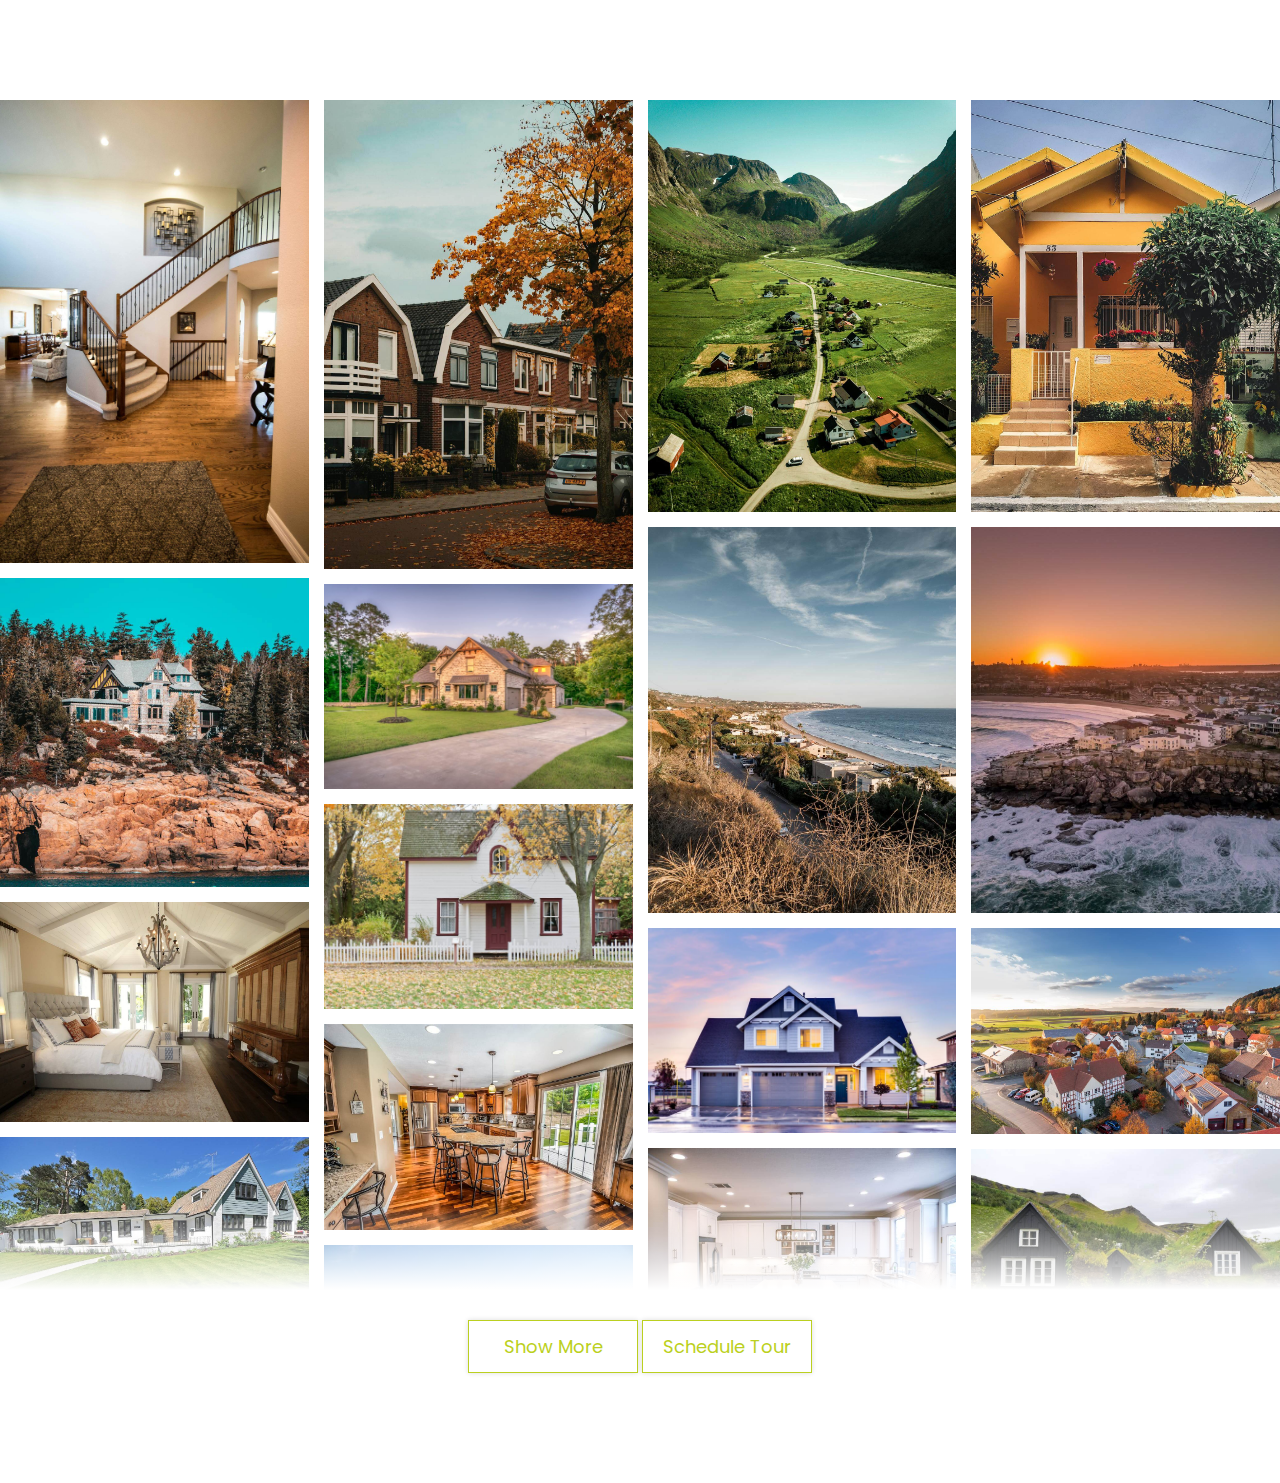
==== masonry2/index.html @ 4da0d4c9 "form style" ====
<!DOCTYPE html>
<html lang="en">
<head>
  <meta charset="UTF-8">
  <meta name="viewport" content="width=device-width, initial-scale=1.0">
  <link rel="preconnect" href="https://fonts.googleapis.com">
  <link rel="preconnect" href="https://fonts.gstatic.com" crossorigin>
  <link href="https://fonts.googleapis.com/css2?family=Poppins:ital,wght@0,100;0,200;0,300;0,400;0,500;0,600;0,700;0,800;0,900;1,100;1,200;1,300;1,400;1,500;1,600;1,700;1,800;1,900&family=Roboto:ital,wght@0,100..900;1,100..900&display=swap" rel="stylesheet">
  <link rel="stylesheet" href="css/font-awesome.min.css">
  <title>Masonry Gallery</title>
  <!-- Sylte -->
   <link rel="stylesheet" href="css/style.css">
</head>
<body>
  <section class="gallery-masonry">
    <div class="gallery-container">
      <!-- Start Gallery Content -->
      <div class="gallery-content">
        <div class="inner-content">

          <!-- Gallery Image -->
          <img src="img/gallery-1.jpg" alt="Awesome title" class="gallery-img">
          <img src="img/gallery-2.jpg" alt="Awesome title" class="gallery-img">
          <img src="img/gallery-3.jpg" alt="Awesome title" class="gallery-img">
          <img src="img/gallery-4.jpg" alt="Awesome title" class="gallery-img">
          <img src="img/gallery-5.jpg" alt="Awesome title" class="gallery-img">
          <img src="img/gallery-6.jpg" alt="Awesome title" class="gallery-img">
          <img src="img/gallery-7.jpg" alt="Awesome title" class="gallery-img">
          <img src="img/gallery-8.jpg" alt="Awesome title" class="gallery-img">
          <img src="img/gallery-9.jpg" alt="Awesome title" class="gallery-img">
          <img src="img/gallery-10.jpg" alt="Awesome title" class="gallery-img">
          <img src="img/gallery-11.jpg" alt="Awesome title" class="gallery-img">
          <img src="img/gallery-12.jpg" alt="Awesome title" class="gallery-img">
          <img src="img/gallery-13.jpg" alt="Awesome title" class="gallery-img">
          <img src="img/gallery-14.jpg" alt="Awesome title" class="gallery-img">
          <img src="img/gallery-15.jpg" alt="Awesome title" class="gallery-img">
          <img src="img/gallery-16.jpg" alt="Awesome title" class="gallery-img">
          <img src="img/gallery-17.jpg" alt="Awesome title" class="gallery-img">
          <img src="img/gallery-18.jpg" alt="Awesome title" class="gallery-img">
          <img src="img/gallery-19.jpg" alt="Awesome title" class="gallery-img">
          <img src="img/gallery-20.jpg" alt="Awesome title" class="gallery-img">
        
        </div>
      </div>
      <!-- End Gallery Content -->
      <!-- Start Gallery Control -->
      <div class="gallery-control">
        <div class="inner-content">
          <button class="btn show-btn" type="button">Show More</button>
          <button class="btn schedule-tour" type="button">Schedule Tour</button>
        </div>
      </div>
      <!-- End Gallery Control -->
      <!-- Start Gallery Popup -->
      <div class="popup gallery-popup">
        <div class="inner-content position-relative">
          <div class="pic-box d-flex align-items-center justify-content-center"></div>
          <div class="arrows d-flex">
            <!-- Arrows -->
            <button type="button" class="arrow prev-btn disabled d-flex justify-content-center align-items-center"><i class="fa fa-chevron-left" aria-hidden="true"></i></button>
            <button type="button" class="arrow next-btn d-flex justify-content-center align-items-center"><i class="fa fa-chevron-right" aria-hidden="true"></i></button>
          </div>
          <div class="close-button">
            <button type="button" class="close-btn"><i class="fa fa-times-circle-o" aria-hidden="true"></i></button>
          </div>
        </div>
      </div>
      <!-- End Gallery Popup -->
      <!-- Start Schedule Tour Popup -->
      <div class="popup schedule-popup">
        <div class="inner-content d-flex align-items-center justify-content-center position-relative">
          <div class="popup-content d-flex">
            <div class="gallery-content"></div>
            <!-- Start Schedule Form -->
            <div class="schedule-form position-relative">
              <div class="inner-schedule">
                <button class="close-btn d-flex justify-content-center align-items-center"><i class="fa fa-times" aria-hidden="true"></i></button>
                <form>

                  <!-- Form Title -->
                  <h3 class="form-title">Schedule Tour</h3>
                  <!-- Tour Type Note -->
                  <div class="form-note d-flex align-items-center position-relative">Tour Type
                    <span class="icon form-note-btn d-flex align-items-center justify-content-center">
                      <i class="fa fa-question" aria-hidden="true"></i>
                    </span>
                    <span class="note">
                      <span class="inner">If you’d like to tour this home without leaving yours, select the video chat tour type and discuss available options with the agent you are connected with.</span>
                    </span>
                  </div>

                  <!-- Switch Button (Tour type) -->
                  <div class="switch-input d-flex position-relative">
                    <div class="switch-type position-relative">
                      <label for="type1">In-Person</label>
                    </div>
                    <input type="radio" id="type1" name="tour-type" value="in-person">
                    <div class="switch-type position-relative">
                      <label for="type2">Video Chat</label>
                    </div>
                    <input type="radio" id="type2" name="tour-type" value="video-chat">
                    <span class="switch-btn"></span>
                  </div>

                  <!-- Days Input -->
                  <div class="tab-input-container d-none">
                    <ul class="tab-input">
                      <!-- Tab -->
                      <li class="tab">
                        <div class="content">
                          <div class="day">Wed</div>
                          <div class="daynum">12</div>
                          <div class="month">Mar</div>
                        </div>
                        <input type="radio" name="tab-day" value="Wed, 12 Mar">
                      </li>
                      <!-- Tab -->
                      <!-- Tab -->
                      <li class="tab">
                        <div class="content">
                          <div class="day">Wed</div>
                          <div class="daynum">12</div>
                          <div class="month">Mar</div>
                        </div>
                        <input type="radio" name="tab-day" value="Wed, 12 Mar">
                      </li>
                      <!-- Tab -->
                      <!-- Tab -->
                      <li class="tab">
                        <div class="content">
                          <div class="day">Wed</div>
                          <div class="daynum">12</div>
                          <div class="month">Mar</div>
                        </div>
                        <input type="radio" name="tab-day" value="Wed, 12 Mar">
                      </li>
                      <!-- Tab -->
                      <!-- Tab -->
                      <li class="tab">
                        <div class="content">
                          <div class="day">Wed</div>
                          <div class="daynum">12</div>
                          <div class="month">Mar</div>
                        </div>
                        <input type="radio" name="tab-day" value="Wed, 12 Mar">
                      </li>
                      <!-- Tab -->
                      <!-- Tab -->
                      <li class="tab">
                        <div class="content">
                          <div class="day">Wed</div>
                          <div class="daynum">12</div>
                          <div class="month">Mar</div>
                        </div>
                        <input type="radio" name="tab-day" value="Wed, 12 Mar">
                      </li>
                      <!-- Tab -->
                      <!-- Tab -->
                      <li class="tab">
                        <div class="content">
                          <div class="day">Wed</div>
                          <div class="daynum">12</div>
                          <div class="month">Mar</div>
                        </div>
                        <input type="radio" name="tab-day" value="Wed, 12 Mar">
                      </li>
                      <!-- Tab -->
                      <!-- Tab -->
                      <li class="tab">
                        <div class="content">
                          <div class="day">Wed</div>
                          <div class="daynum">12</div>
                          <div class="month">Mar</div>
                        </div>
                        <input type="radio" name="tab-day" value="Wed, 12 Mar">
                      </li>
                      <!-- Tab -->
                    </ul>
                  </div>

                  <!-- Select Time -->
                  <div class="select-input position-relative">
                    <select name="time">
                      <option value="9:00 AM">9:00 AM</option>
                      <option value="10:00 AM">10:00 AM</option>
                      <option value="11:00 AM">11:00 AM</option>
                      <option value="12:00 PM">12:00 PM</option>
                      <option value="1:00 PM">1:00 PM</option>
                    </select>
                  </div>

                  <!-- Inputs Group (Name & Phone) -->
                  <div class="inputs-group">
                    <!-- Name Input -->
                    <div class="floating-input position-relative">
                      <input type="text" name="" id="client-name" required>
                      <label for="client-name">Name</label>
                    </div>
                    <!-- Phone Input -->
                    <div class="floating-input position-relative">
                      <input type="number" name="" id="client-phone" required>
                      <label for="client-phone">Phone</label>
                    </div>
                  </div>

                  <!-- Email Input -->
                  <div class="floating-input position-relative">
                    <input type="email" name="" id="client-email" required>
                    <label for="client-email">Email</label>
                  </div>

                  <!-- Submit Button -->
                  <input type="submit" value="Schedule Tour" class="btn btn2">

                  <!-- Confirm Checkbox -->
                  <div class="check-input d-flex align-items-center">
                    <div class="inner-checkbox position-relative">
                      <input type="checkbox" name="" id="confirm-fin">
                      <div class="checkbox-box d-flex justify-content-center align-items-center">
                        <span class="icon"><i class="fa fa-check" aria-hidden="true"></i></span>
                      </div>
                    </div>
                    <label for="confirm-fin">I want to talk about financing</label>
                  </div>

                </form>

                <!-- Terms -->
                <div class="terms">
                  <p>By pressing Schedule Tour, you agree that Trulia and real estate professionals may contact you via phone/text about your inquiry, which may involve the use of automated means. You are not required to consent as a condition of purchasing any property, goods or services. Message/data rates may apply. You also agree to our <a href="#">Terms of Use</a></p>
                </div>
              </div>

            </div>
            <!-- End Schedule Form -->
          </div>
        </div>
      </div>
      <!-- End Schedule Tour Popup -->
    </div>
  </section>


  <!-- *** Script *** -->
  <script src="js/main.js"></script>
</body>
</html>
---- masonry2/css/style.css ----
/* *** Custom *** */

:root {
  --mainColor: #bbd020;
}

* {
  box-sizing: border-box;
}

html, body {
  margin: 0;
  padding: 0;
  color: #303030;
  font-size: 15px;
  font-family: "Poppins", serif;
}

.d-none {
  display: none;
}

h1, h2, h3, h4, h5, h6, p {
  margin-top: 0;
  margin-bottom: 10px;
}

input, select {
  margin: 0;
}

.d-flex {
  display: flex;
}

.justify-content-center {
  justify-content: center;
}

.align-items-center {
  align-items: center;
}

.position-relative {
  position: relative;
}

input[type='email'],
input[type='text'],
input[type='number'],
select {
  font-family: inherit;
  height: 49px;
  color: inherit;
  padding: 20px 12px 6px 12px;
  width: 100%;
  border: 1px solid #b7b7b7;
  border-radius: 6px;
  font-size: 15px;
  font-weight: 400;
  outline: none;
}

select {
  padding: 12px 35px 12px 12px;
  font-weight: 500;
  cursor: pointer;
}

input[type='email']:focus,
input[type='text']:focus,
input[type='number']:focus {
  border-color: var(--mainColor);
}

input[type='email']:focus + label,
input[type='text']:focus + label,
input[type='number']:focus + label {
  font-size: 12px;
  font-weight: 600;
  top: 4px;
  color: var(--mainColor);
}

.floating-input.active label {
  font-size: 12px;
  font-weight: 600;
  top: 4px;
}

input[type="number"] {
  -moz-appearance: textfield; /* Firefox */
}

input[type="number"]::-webkit-inner-spin-button,
input[type="number"]::-webkit-outer-spin-button {
  -webkit-appearance: none;
  margin: 0;
}

.select-input::before {
  content: '\f078';
  position: absolute;
  top: 50%;
  right: 10px;
  transform: translateY(-50%);
  font-family: 'FontAwesome';
  font-weight: 900;
  font-size: 14px;
  color: inherit;
  z-index: 1;
  transition: all 0.15s linear;
}

.select-input.active::before {
  transform: translateY(-50%) rotate(180deg);
}

.select-input::after {
  content: '';
  position: absolute;
  top: 50%;
  transform: translateY(-50%);
  width: 13px;
  height: calc(100% - 20px);
  right: 3px;
  background-color: #ffffff;
}

/* *** Gallery Masonry ***/

.gallery-masonry {
  padding: 100px 0;
}

.gallery-masonry .gallery-container {
  max-width: 1720px;
  margin: 0 auto;
  opacity: 0;
  height: 400px;
  overflow: hidden;
}

.gallery-masonry.ready .gallery-container {
  opacity: 1;
  height: auto;
  overflow: auto;
}

.gallery-masonry.small-gallery .gallery-container .gallery-control {
  display: none;
}

.gallery-masonry .gallery-content .gallery-img {
  max-width: 100%;
  height: auto;
  width: 100%;
  object-fit: cover;
  transition: all 0.25s ease-in-out;
}

.gallery-masonry .gallery-content .inner-content .pic {
  display: flex;
  flex-direction: column;
}

.gallery-masonry .gallery-content .inner-content .pic:not(:last-child) {
  margin-bottom: 15px;
}

.gallery-masonry .gallery-content .inner-content {
  display: grid;
  grid-template-columns: repeat(auto-fit, minmax(280px, 1fr));
  gap: 15px;
}

.gallery-masonry .gallery-content .pic {
  position: relative;
  overflow: hidden;
  cursor: pointer;
  user-select: none;
}

.gallery-masonry .gallery-content .pic::before {
  opacity: 0;
  content: '';
  position: absolute;
  top: 0;
  bottom: 0;
  left: 0;
  right: 0;
  width: 100%;
  height: 100%;
  background-color: rgba(0,0,0,.45);
  z-index: 1;
  transition: all 0.25s ease-in-out;
}

.gallery-masonry .gallery-content .pic::after {
  opacity: 0;
  content: 'CLICK TO ENLARGE';
  position: absolute;
  display: flex;
  align-items: flex-end;
  color: #fff;
  padding: 0 10px 10px 10px;
  top: 20px;
  left: 20px;
  width: calc(100% - 62px);
  height: calc(100% - 52px);
  border: 1px solid #fff;
  font-size: 20px;
  z-index: 2;
  transition: all 0.25s ease-in-out;
}

.gallery-masonry .gallery-content .pic:hover .gallery-img {
  transform: scale(1.2);
}

.gallery-masonry .gallery-content .pic:hover::before,
.gallery-masonry .gallery-content .pic:hover::after {
  opacity: 1;
}

.gallery-masonry:not(.small-gallery) .gallery-container > .gallery-content {
  position: relative;
  height: 1200px;
  min-height: 1200px;
  overflow: hidden;
}

.gallery-masonry.small-gallery .gallery-content {
  height: auto!important;
  min-height: auto!important;
}

.gallery-masonry:not(.small-gallery) .gallery-container > .gallery-content::before {
  content: '';
  position: absolute;
  bottom: 0;
  left: 0;
  right: 0;
  width: 100%;
  height: 100px;
  background: linear-gradient(to bottom, transparent 5%, #fff 90%);
  z-index: 3;
}

.gallery-masonry .gallery-content.active::before {
  display: none;
}

.gallery-masonry .gallery-control .inner-content {
  padding: 20px 0 10px 0;
  text-align: center;
}

.gallery-masonry .gallery-content.active + .gallery-control .inner-content {
  padding: 40px 0 10px 0;
}

.gallery-masonry .btn {
  color: var(--mainColor);
  border: 1px solid var(--mainColor);
  background-color: #fff;
  font-family: inherit;
  font-size: 18px;
  padding: 12px 10px;
  min-width: 170px;
  outline: none;
  box-shadow: none;
  cursor: pointer;
  box-shadow: 0px 0px 5px 0px rgba(0, 0, 0, .14);
  transition: all 0.25s linear;
}

.gallery-masonry .btn:hover {
  color: #fff;
  background-color: var(--mainColor);
}

.gallery-masonry .btn2 {
  font-size: 15px;
  padding: 10px;
  border-radius: 8px;
  width: 100%;
  margin-bottom: 15px;
  background-color: var(--mainColor);
  color: #fff;
  box-shadow: none;
}

.gallery-masonry .btn2:hover {
  color: var(--mainColor);
  background-color: #fff;
}

.gallery-masonry .popup {
  display: none;
  position: fixed;
  top: 0;
  bottom: 0;
  left: 0;
  right: 0;
  width: 100%;
  height: 100%;
  background-color: rgba(0,0,0,.75);
  z-index: 99999;
}

.gallery-masonry .gallery-popup {
  z-index: 99999999;
}

.gallery-masonry .popup.active {
  display: block;
  opacity: 1;
}

.gallery-masonry .popup .inner-content {
  width: 100%;
  height: 100%;
}

.gallery-masonry .gallery-popup .pic-box {
  width: fit-content;
  height: 100%;
  margin: 0 auto;
}

.gallery-masonry .gallery-popup .arrows {
  position: absolute;
  top: 50%;
  left: 50%;
  transform: translate(-50%, -50%);
  width: 100%;
  justify-content: space-between;
}

.gallery-masonry .gallery-popup .close-button {
  position: absolute;
  top: 25px;
  right: 35px;
  z-index: 1;
}

.gallery-masonry .gallery-popup .close-button .close-btn {
  color: #ffffff;
  background-color: transparent;
  border: none;
  cursor: pointer;
  font-size: 50px;
  outline: none;
}

.gallery-masonry .gallery-popup .gallery-img {
  width: 100%;
  height: auto;
  max-width: 95%;
  max-height: 95%;
}

.gallery-masonry .gallery-popup .arrow {
  width: 50px;
  height: 50px;
  border-radius: 100%;
  color: var(--mainColor);
  background-color: #fff;
  border: none;
  font-size: 24px;
  cursor: pointer;
  box-shadow: 0px 0px 5px 0px;
  outline: none;
}

.gallery-masonry .gallery-popup .arrow.disabled {
  color: #9f9f9f;
  cursor: auto;
}

.gallery-masonry .gallery-popup .arrows {
  padding: 0 15px;
  z-index: 1;
}

.gallery-masonry .gallery-popup .arrow.prev-btn {
  padding-right: 12px;
}

.gallery-masonry .gallery-popup .arrow.next-btn {
  padding-left: 12px;
}

.fadeIn2 {
  opacity: 1;
  animation: fadeIn2 0.25s ease-in-out;
}

.fadeOut2 {
  opacity: 0;
  animation: fadeOut2 0.25s ease-in-out;
}

@keyframes fadeIn2 {
  0% {opacity: 0;}
  100% {opacity: 1;}
}

@keyframes fadeOut2 {
  0% {opacity: 1;}
  100% {opacity: 0;}
}

@media only screen and (max-width: 1211px) {
  .gallery-masonry:not(.small-gallery) .gallery-content {
    min-height: 780px;
  }
}

@media only screen and (max-width: 916px) {
  .gallery-masonry:not(.small-gallery) .gallery-content {
    min-height: 700px;
  }
}

@media only screen and (max-width: 675px) {
  .gallery-masonry .gallery-popup .arrows {
    padding: 0 8px;
  }
  .gallery-masonry .gallery-popup .close-button {
    top: 15px;
    right: 10px;
  }

  .gallery-masonry .gallery-popup .arrow {
    width: 42px;
    height: 42px;
    font-size: 19px;
  }
  .gallery-masonry .gallery-popup .close-button .close-btn {
    font-size: 42px;
  }
}

@media only screen and (max-width: 500px) {
  .gallery-masonry:not(.small-gallery) .gallery-content {
    min-height: 600px;
  }
}


/* *** Gallery Masonry 2 ***/

.schedule-popup .inner-content .popup-content {
  width: 100%;
  height: 100%;
  background-color: #fff;
  max-width: 95%;
  max-height: 95%;
  border-radius: 18px;
  padding: 10px 10px 0px 10px;
  border-bottom: 3px solid #FFF;
  overflow: hidden;
}

.schedule-popup .inner-content .gallery-content {
  display: grid;
  grid-template-columns: repeat(auto-fit, minmax(200px, 1fr));
  flex: 0 0 calc(100% - 360px);
  max-width: calc(100% - 360px);
  width: 100%;
  gap: 10px;
  padding-bottom: 10px;
  border-radius: 10px;
  overflow-y: auto;
}

.schedule-popup .inner-content .gallery-content .pic {
  display: flex;
}

.schedule-popup .inner-content .gallery-content .pic:not(:last-child) {
  margin-bottom: 10px;
}

.schedule-popup .inner-content .schedule-form {
  flex: 0 0 360px;
  max-width: 360px;
  width: 100%;
  padding: 0px 0 10px 5px;
}

.schedule-popup .inner-content .gallery-img {
  width: 100%;
  height: auto;
}

.schedule-popup .inner-content .schedule-form .close-btn {
  position: absolute;
  top: 10px;
  right: 10px;
  border: 1px solid #8f8f8f;
  background-color: #fff;
  color: #272727;
  border-radius: 100%;
  cursor: pointer;
  font-size: 21px;
  padding: 3px;
  width: 30px;
  height: 30px;
  outline: none;
  box-shadow: none;
}

.schedule-popup .inner-content .schedule-form .form-title {
  max-width: 260px;
  margin: 2px auto 25px 0;
}

.schedule-popup .inner-content .schedule-form .inner-schedule {
  border: 1px solid #ddd;
  border-radius: 10px;
  padding: 10px;
}

.schedule-popup .inner-content .schedule-form .terms {
  padding-top: 18px;
  font-size: 13px;
  color: #6b7780;
}

.schedule-popup .inner-content .schedule-form .terms a {
  color: var(--mainColor);
}

.schedule-popup .check-input label {
  padding-left: 6px;
  cursor: pointer;
  user-select: none;
}

.schedule-popup .inner-content .schedule-form form > div {
  margin-bottom: 10px;
}

.schedule-popup .form-note .icon {
  font-size: 16px;
  width: 19px;
  height: 19px;
  flex: 0 0 19px;
  border-radius: 100%;
  color: var(--mainColor);
  border: 2px solid var(--mainColor);
  cursor: pointer;
  user-select: none;
  margin-left: 8px;
}

.schedule-popup .check-input input[type='checkbox'] {
  position: absolute;
  top: 0;
  left: 0;
  width: 100%;
  height: 100%;
  right: 0;
  bottom: 0;
  opacity: 0;
  cursor: pointer;
}

.schedule-popup .check-input .inner-checkbox {
  width: 21px;
  height: 21px;
}

.schedule-popup .check-input .checkbox-box {
  width: 100%;
  height: 100%;
  color: #fff;
  border: 1px solid #b7b7b7;
  background-color: #fff;
  border-radius: 5px;
  font-size: 13px;
  padding-top: 1px;
  cursor: pointer;
  user-select: none;
}

.schedule-popup .check-input .checkbox-box .icon {
  display: none;
}

.schedule-popup .check-input input[type='checkbox']:checked + .checkbox-box {
  background-color: var(--mainColor);
}

.schedule-popup .check-input input[type='checkbox']:checked + .checkbox-box .icon {
  display: block;
}

.schedule-popup .form-note .note .inner {
  position: absolute;
  border-radius: 5px;
  background-color: #fff;
  box-shadow: 0px 2px 8px 0px rgba(0, 0, 0, .22);
  top: 16px;
  font-size: 14px;
  padding: 10px 14px;
  z-index: 1;
  border: 1px solid #e9e9e9;
  left: 0px;
}

.schedule-popup .inner-content .schedule-form form .form-note {
  margin-bottom: 20px;
}

.schedule-popup .form-note .note {
  display: none;
  position: absolute;
  top: 20px;
  padding-top: 20px;
  width: 100%;
  z-index: 4;
}

.schedule-popup .form-note .note.active {
  display: block;
}

.schedule-popup .form-note .note .inner::before {
  content: '';
  border: 10px solid;
  border-color: #ffffff transparent transparent #ffffff;
  position: absolute;
  border-radius: 2px;
  transform: rotate(45deg);
  top: -7px;
  left: 82px;
  box-shadow: -2px -2px 4px -1px rgba(0, 0, 0, .15);
}

.schedule-popup .floating-input label {
  position: absolute;
  top: 14px;
  left: 13px;
  font-size: 15px;
  font-weight: 400;
  color: #889096;
  transition: all 0.12s linear;
  cursor: text;
  user-select: none;
}

.schedule-popup .floating-input.active label {
  font-size: 12px;
  font-weight: 600;
  top: 4px;
}

.schedule-popup .inputs-group {
  display: grid;
  grid-template-columns: repeat(2, 1fr);
  column-gap: 10px;
}

.schedule-popup .switch-input {
  border-radius: 6px;
  background-color: #dfe2e5;
}

.schedule-popup .switch-input .switch-btn {
  position: absolute;
  top: 0;
  width: 50%;
  height: 100%;
  left: 0;
  background-color: #fff;
  border: 1px solid #b7b7b7;
  border-radius: 6px;
  z-index: 0;
  transform: translateX(0px);
  transition: all 0.3s ease-in-out;
}

.schedule-popup .switch-input label {
  position: relative;
  font-weight: 600;
  z-index: 1;
}

.schedule-popup .switch-input input {
  position: absolute;
  top: 0;
  left: 0;
  width: 50%;
  height: 100%;
  opacity: 0;
  cursor: pointer;
  z-index: 2;
}

.schedule-popup .switch-input #type2 {
  left: auto;
  right: 0;
}

.schedule-popup .switch-input #type2:checked + .switch-btn {
  transform: translateX(166px);
}

.schedule-popup .switch-type {
  flex: 0 0 50%;
  width: 50%;
  padding: 10px;
  text-align: center;
  cursor: pointer;
}
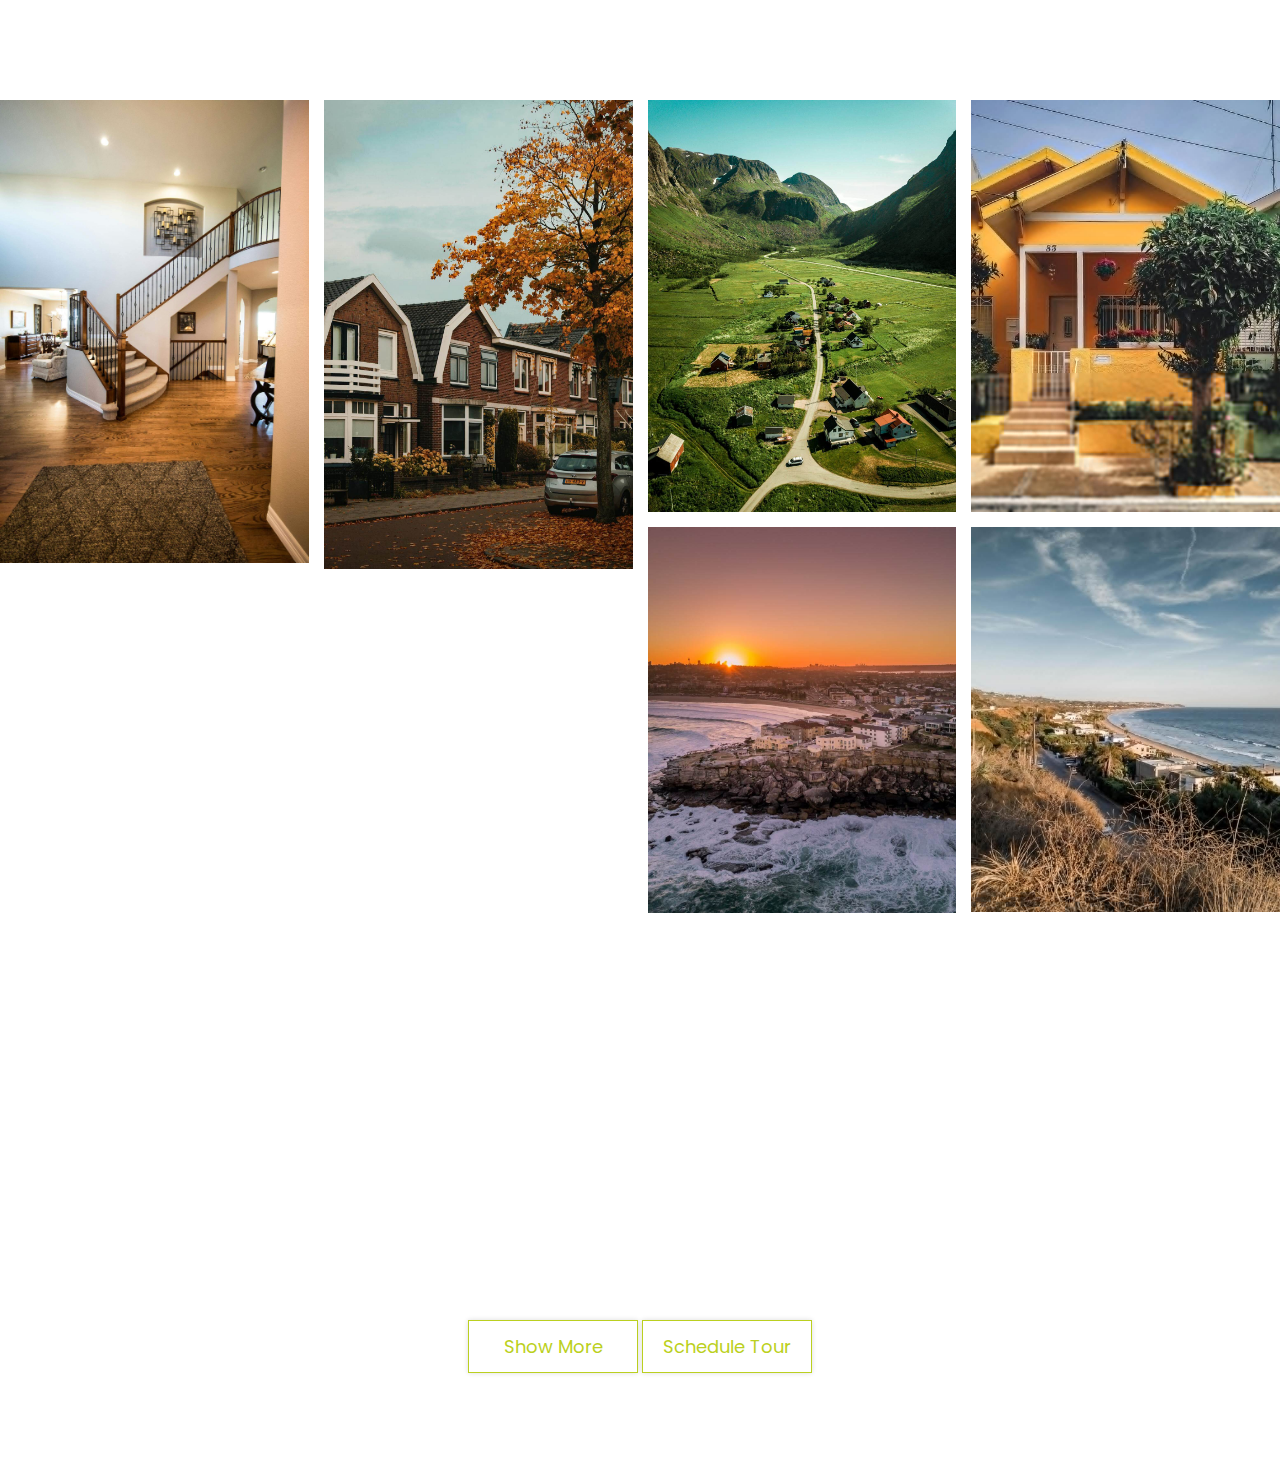
==== commit 5e2b87a0: "fixing responsive" ====
--- a/masonry2/index.html
+++ b/masonry2/index.html
@@ -70,6 +70,7 @@
       <div class="popup schedule-popup">
         <div class="inner-content d-flex align-items-center justify-content-center position-relative">
           <div class="popup-content d-flex">
+            <button class="close-btn d-flex justify-content-center align-items-center"><i class="fa fa-times" aria-hidden="true"></i></button>
             <div class="gallery-content"></div>
             <!-- Start Schedule Form -->
             <div class="schedule-form position-relative">
@@ -103,79 +104,32 @@
                   </div>
 
                   <!-- Days Input -->
-                  <div class="tab-input-container d-none">
-                    <ul class="tab-input">
-                      <!-- Tab -->
-                      <li class="tab">
-                        <div class="content">
-                          <div class="day">Wed</div>
-                          <div class="daynum">12</div>
-                          <div class="month">Mar</div>
-                        </div>
-                        <input type="radio" name="tab-day" value="Wed, 12 Mar">
-                      </li>
-                      <!-- Tab -->
-                      <!-- Tab -->
-                      <li class="tab">
-                        <div class="content">
-                          <div class="day">Wed</div>
-                          <div class="daynum">12</div>
-                          <div class="month">Mar</div>
-                        </div>
-                        <input type="radio" name="tab-day" value="Wed, 12 Mar">
-                      </li>
-                      <!-- Tab -->
-                      <!-- Tab -->
-                      <li class="tab">
-                        <div class="content">
-                          <div class="day">Wed</div>
-                          <div class="daynum">12</div>
-                          <div class="month">Mar</div>
-                        </div>
-                        <input type="radio" name="tab-day" value="Wed, 12 Mar">
-                      </li>
-                      <!-- Tab -->
-                      <!-- Tab -->
-                      <li class="tab">
-                        <div class="content">
-                          <div class="day">Wed</div>
-                          <div class="daynum">12</div>
-                          <div class="month">Mar</div>
-                        </div>
-                        <input type="radio" name="tab-day" value="Wed, 12 Mar">
-                      </li>
-                      <!-- Tab -->
-                      <!-- Tab -->
-                      <li class="tab">
-                        <div class="content">
-                          <div class="day">Wed</div>
-                          <div class="daynum">12</div>
-                          <div class="month">Mar</div>
-                        </div>
-                        <input type="radio" name="tab-day" value="Wed, 12 Mar">
-                      </li>
-                      <!-- Tab -->
-                      <!-- Tab -->
-                      <li class="tab">
-                        <div class="content">
-                          <div class="day">Wed</div>
-                          <div class="daynum">12</div>
-                          <div class="month">Mar</div>
-                        </div>
-                        <input type="radio" name="tab-day" value="Wed, 12 Mar">
-                      </li>
-                      <!-- Tab -->
-                      <!-- Tab -->
-                      <li class="tab">
-                        <div class="content">
-                          <div class="day">Wed</div>
-                          <div class="daynum">12</div>
-                          <div class="month">Mar</div>
-                        </div>
-                        <input type="radio" name="tab-day" value="Wed, 12 Mar">
-                      </li>
-                      <!-- Tab -->
-                    </ul>
+                  <div class="tab-input-container position-relative">
+                    <div class="tabs-box position-relative">
+                      <ul class="tab-input d-flex">
+
+                        <!--
+                          This Radio button Input will be cloned to each date box.
+                          You can add your custom attribute to this input.
+                          The input value will be set dynamically ex: value="Mon, 17 Mar".
+
+                          "data-days" value refers to the number of the days. Start from Tomorrow
+                          ========================================================================
+                        -->
+                        <input type="radio" name="tab-day" data-days="20" value="">
+                        <!-- ===================================================================== -->
+
+                      </ul>
+                    </div>
+                    <!-- Slider Arrow -->
+                    <div class="slider-arrow d-flex">
+                      <button class="arrow-btn prev-btn justify-content-center align-items-center" type="button">
+                        <i class="fa fa-chevron-left" aria-hidden="true"></i>
+                      </button>
+                      <button class="arrow-btn next-btn justify-content-center align-items-center" type="button">
+                        <i class="fa fa-chevron-right" aria-hidden="true"></i>
+                      </button>
+                    </div>
                   </div>
 
                   <!-- Select Time -->
@@ -233,6 +187,7 @@
 
             </div>
             <!-- End Schedule Form -->
+            <button type="button" class="btn request-btn">Request Info</button>
           </div>
         </div>
       </div>
--- a/masonry2/css/style.css
+++ b/masonry2/css/style.css
@@ -172,6 +172,10 @@
   display: grid;
   grid-template-columns: repeat(auto-fit, minmax(280px, 1fr));
   gap: 15px;
+}
+
+.gallery-masonry .gallery-content .inner-content > img {
+  display: none;
 }
 
 .gallery-masonry .gallery-content .pic {
@@ -447,6 +451,9 @@
   .gallery-masonry:not(.small-gallery) .gallery-content {
     min-height: 600px;
   }
+  .gallery-masonry .gallery-content .inner-content .pic:not(:last-child) {
+    margin-bottom: 10px;
+  }
 }
 
 
@@ -474,6 +481,8 @@
   padding-bottom: 10px;
   border-radius: 10px;
   overflow-y: auto;
+  height: inherit!important;
+  min-height: inherit!important;
 }
 
 .schedule-popup .inner-content .gallery-content .pic {
@@ -496,7 +505,7 @@
   height: auto;
 }
 
-.schedule-popup .inner-content .schedule-form .close-btn {
+.schedule-popup .inner-content .close-btn {
   position: absolute;
   top: 10px;
   right: 10px;
@@ -513,6 +522,13 @@
   box-shadow: none;
 }
 
+.schedule-popup .inner-content .popup-content > .close-btn {
+  width: 35px;
+  height: 35px;
+  right: 49px;
+  top: 27px;
+}
+
 .schedule-popup .inner-content .schedule-form .form-title {
   max-width: 260px;
   margin: 2px auto 25px 0;
@@ -522,6 +538,7 @@
   border: 1px solid #ddd;
   border-radius: 10px;
   padding: 10px;
+  box-shadow: rgba(59, 65, 68, 0.17) 0px 10px 21px -1px;
 }
 
 .schedule-popup .inner-content .schedule-form .terms {
@@ -716,4 +733,147 @@
   padding: 10px;
   text-align: center;
   cursor: pointer;
-}+}
+
+.schedule-popup .tab-input {
+  padding: 0;
+  margin: 0;
+  list-style: none;
+  transform: translateX(0px);
+  transition: all 0.25s ease-in-out;
+}
+
+.schedule-popup .tab-input .tab {
+  text-align: center;
+  flex: 0 0 calc(25% - 7.5px);
+  width: calc(25% - 7.5px);
+  margin-left: 10px;
+  user-select: none;
+}
+
+.schedule-popup .tab-input .tab:first-child {
+  margin-left: 0px;
+}
+
+.schedule-popup .tab-input .tab input {
+  position: absolute;
+  top: 0;
+  left: 0;
+  width: 100%;
+  height: 100%;
+  opacity: 0;
+  cursor: pointer;
+  z-index: 1;
+}
+
+.schedule-popup .tab-input .inner-tab {
+  font-size: 14px;
+  padding: 8px 4px;
+  border: 1px solid transparent;
+  transition: all 0.1s linear;
+  border-radius: 7px;
+}
+
+.schedule-popup .tab-input .inner-tab:hover {
+  background-color: #f3f3f3;
+}
+
+.schedule-popup .tab-input-container .tabs-box {
+  overflow: hidden;
+}
+
+.schedule-popup .tab-input .daynum {
+  font-size: 20px;
+  font-weight: 600;
+}
+
+.schedule-popup .tab-input .outline-line {
+  position: absolute;
+  top: -1px;
+  left: -1px;
+  width: calc(100% + 2px);
+  height: calc(100% + 2px);
+  border: 1px solid #b7b7b7;
+  border-radius: 6px;
+  transition: all 0.1s linear;
+}
+
+.schedule-popup .tab-input input:checked + .outline-line {
+  border: 2px solid var(--mainColor);
+}
+
+.schedule-popup .tab-input-container .slider-arrow .arrow-btn {
+  display: none;
+  position: absolute;
+  top: 50%;
+  transform: translateY(-50%);
+  width: 30px;
+  height: 30px;
+  outline: none;
+  border-radius: 100%;
+  background-color: #fff;
+  font-size: 12px;
+  left: -15px;
+  padding: 0px 3px 0 0px;
+  box-shadow: 1px 1px 4px 0px rgba(0, 0, 0, .25);
+  z-index: 1;
+  cursor: pointer;
+  border: 1px solid #d9d9d9;
+}
+
+.schedule-popup .tab-input-container .slider-arrow .arrow-btn.next-btn {
+  left: auto;
+  right: -15px;
+  padding: 0px 0px 0 3px;
+}
+
+.schedule-popup .tab-input-container .slider-arrow .arrow-btn.active {
+  display: flex;
+}
+
+.schedule-popup .inner-content .request-btn {
+  width: 100%;
+  margin-top: 13px;
+  border-radius: 6px;
+}
+
+@media only screen and (min-width: 992px) {
+  .schedule-popup .inner-content .request-btn,
+  .schedule-popup .inner-content .popup-content > .close-btn {
+    display: none;
+  }
+}
+
+@media only screen and (max-width: 1305px) {
+  .schedule-popup .inner-content .gallery-content {
+    grid-template-columns: repeat(auto-fit, minmax(170px, 1fr));
+  }
+}
+
+@media only screen and (max-width:991px) {
+  .schedule-popup .inner-content .schedule-form {
+    display: none;
+  }
+  .schedule-popup .inner-content .gallery-content {
+    flex: 0 0 100%;
+    max-width: 100%;
+  }
+  .schedule-popup .inner-content .popup-content {
+    flex-wrap: wrap;
+    padding: 50px 10px 76px 10px;
+  }
+}
+
+@media only screen and (max-width: 591px) {
+  .schedule-popup .inner-content .popup-content > .close-btn {
+    right: 30px;
+  }
+}
+
+@media only screen and (max-width: 450px) {
+  .schedule-popup .inner-content .popup-content > .close-btn {
+    right: 20px;
+  }
+}
+
+ /* 989*/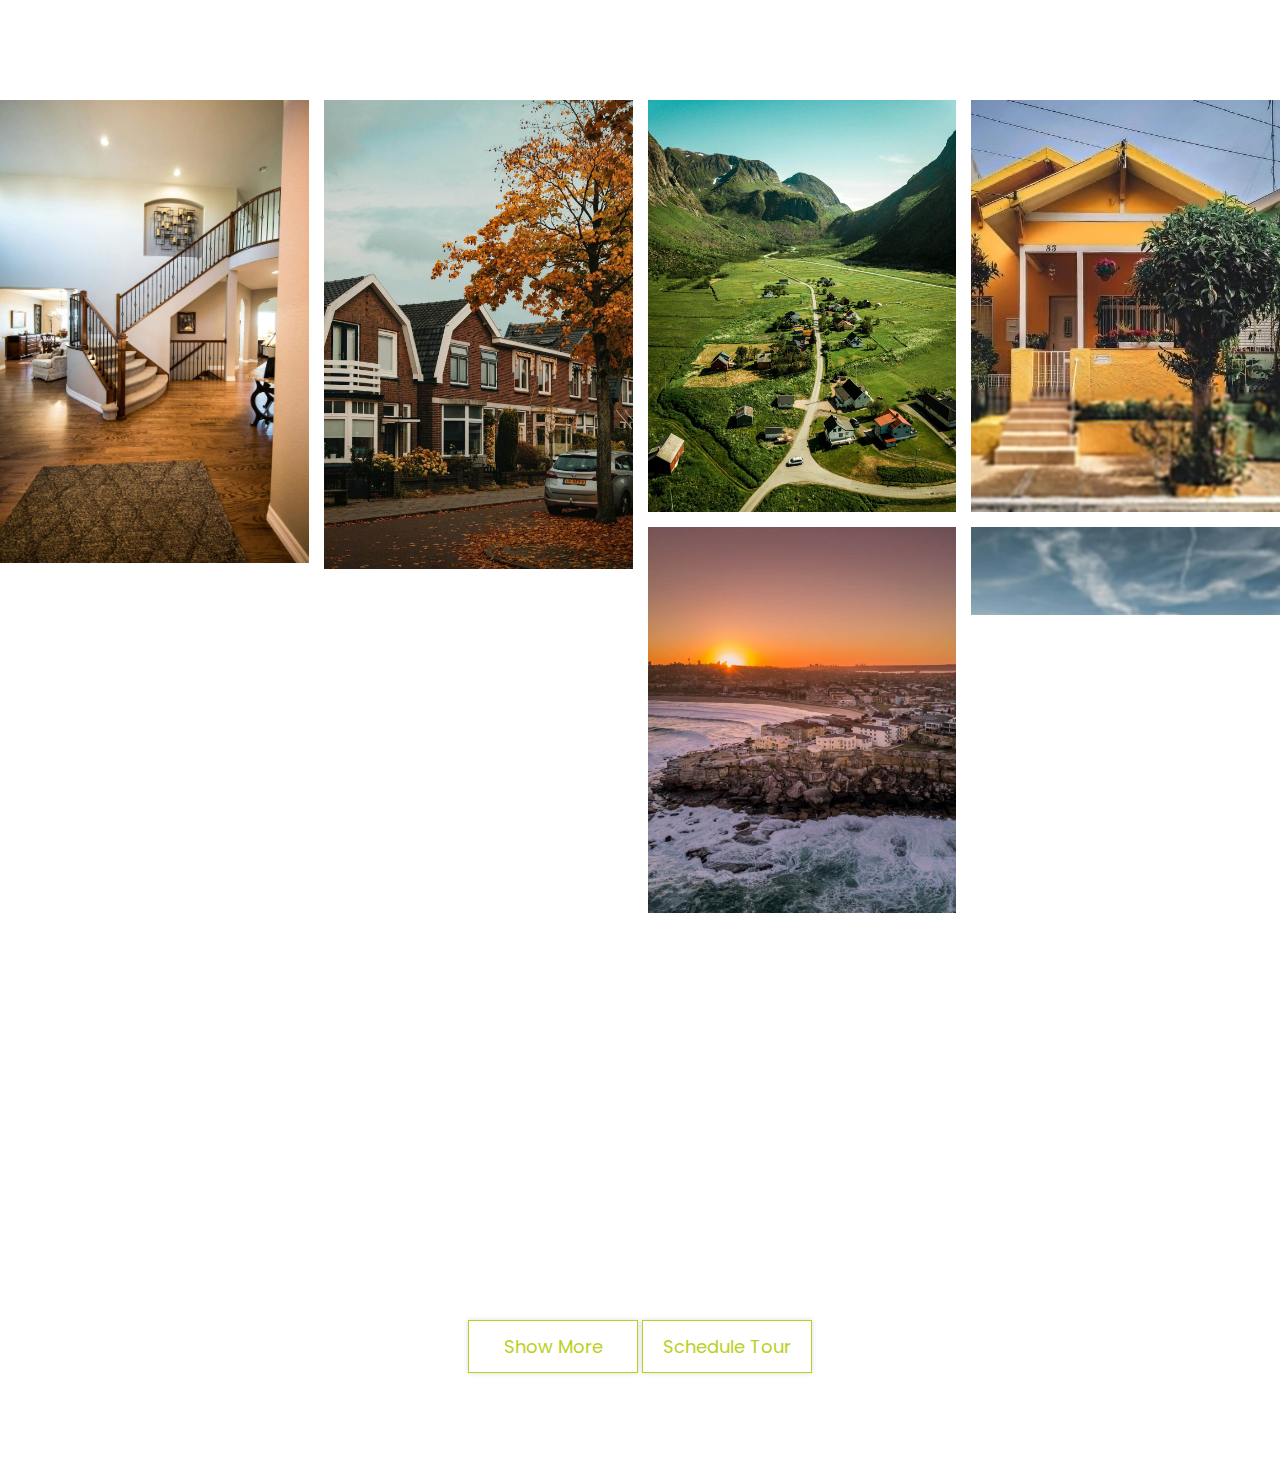
==== commit e40065da: "final touches" ====
--- a/masonry2/index.html
+++ b/masonry2/index.html
@@ -116,7 +116,7 @@
                           "data-days" value refers to the number of the days. Start from Tomorrow
                           ========================================================================
                         -->
-                        <input type="radio" name="tab-day" data-days="20" value="">
+                        <input type="radio" name="tab-day" data-days="12" value="">
                         <!-- ===================================================================== -->
 
                       </ul>
--- a/masonry2/css/style.css
+++ b/masonry2/css/style.css
@@ -2,6 +2,10 @@
 
 :root {
   --mainColor: #bbd020;
+  --textColor: #303030;
+  --textColor2: #889096;
+  --secText: #6b7780;
+  --borderColor: #b7b7b7;
 }
 
 * {
@@ -11,7 +15,7 @@
 html, body {
   margin: 0;
   padding: 0;
-  color: #303030;
+  color: var(--textColor);
   font-size: 15px;
   font-family: "Poppins", serif;
 }
@@ -54,7 +58,7 @@
   color: inherit;
   padding: 20px 12px 6px 12px;
   width: 100%;
-  border: 1px solid #b7b7b7;
+  border: 1px solid var(--borderColor);
   border-radius: 6px;
   font-size: 15px;
   font-weight: 400;
@@ -544,7 +548,7 @@
 .schedule-popup .inner-content .schedule-form .terms {
   padding-top: 18px;
   font-size: 13px;
-  color: #6b7780;
+  color: var(--secText)
 }
 
 .schedule-popup .inner-content .schedule-form .terms a {
@@ -595,7 +599,7 @@
   width: 100%;
   height: 100%;
   color: #fff;
-  border: 1px solid #b7b7b7;
+  border: 1px solid var(--borderColor);
   background-color: #fff;
   border-radius: 5px;
   font-size: 13px;
@@ -664,7 +668,7 @@
   left: 13px;
   font-size: 15px;
   font-weight: 400;
-  color: #889096;
+  color: var(--textColor2);
   transition: all 0.12s linear;
   cursor: text;
   user-select: none;
@@ -694,7 +698,7 @@
   height: 100%;
   left: 0;
   background-color: #fff;
-  border: 1px solid #b7b7b7;
+  border: 1px solid var(--borderColor);
   border-radius: 6px;
   z-index: 0;
   transform: translateX(0px);
@@ -793,7 +797,7 @@
   left: -1px;
   width: calc(100% + 2px);
   height: calc(100% + 2px);
-  border: 1px solid #b7b7b7;
+  border: 1px solid var(--borderColor);
   border-radius: 6px;
   transition: all 0.1s linear;
 }
@@ -835,6 +839,7 @@
   width: 100%;
   margin-top: 13px;
   border-radius: 6px;
+  font-size: 15px;
 }
 
 @media only screen and (min-width: 992px) {
@@ -853,6 +858,41 @@
 @media only screen and (max-width:991px) {
   .schedule-popup .inner-content .schedule-form {
     display: none;
+    position: fixed;
+    background-color: rgba(0, 0, 0, .8);
+    left: 0;
+    top: 0;
+    padding: 0;
+    justify-content: center;
+    align-items: center;
+    width: 100%;
+    height: 100%;
+    flex: 0 0 100%;
+    max-width: 100%;
+    z-index: 9999;
+  }
+  .schedule-popup .inner-content .schedule-form.active {
+    display: flex;
+    opacity: 1;
+  }
+  .schedule-popup .inner-content .schedule-form .inner-schedule {
+    position: relative;
+    background-color: #fff;
+    max-width: 490px;
+    position: relative;
+    padding: 15px 25px 15px 25px;
+    width: 100%;
+    border-radius: 25px;
+    box-shadow: 0px 0px 20px 0px rgba(0, 0, 0, .7);
+  }
+  .schedule-popup .inner-content .schedule-form .form-title {
+    margin-bottom: 15px;
+  }
+  .schedule-popup .inner-content .schedule-form .terms {
+    padding-top: 5px;
+  }
+  .schedule-popup .switch-input #type2:checked + .switch-btn {
+    transform: translateX(219px);
   }
   .schedule-popup .inner-content .gallery-content {
     flex: 0 0 100%;
@@ -860,7 +900,7 @@
   }
   .schedule-popup .inner-content .popup-content {
     flex-wrap: wrap;
-    padding: 50px 10px 76px 10px;
+    padding: 50px 10px 72px 10px;
   }
 }
 
@@ -870,10 +910,38 @@
   }
 }
 
+@media only screen and (max-width: 575px) {
+  .schedule-popup .inner-content .schedule-form .inner-schedule {
+    max-width: 400px;
+  }
+  .schedule-popup .switch-input #type2:checked + .switch-btn {
+    transform: translateX(174px);
+  }
+}
+
 @media only screen and (max-width: 450px) {
   .schedule-popup .inner-content .popup-content > .close-btn {
     right: 20px;
   }
 }
 
- /* 989*/+@media only screen and (max-width: 435px) {
+  .schedule-popup .inner-content .schedule-form .inner-schedule {
+    max-width: 376px;
+    border-radius: 20px;
+    padding: 10px 20px 10px 20px;
+  }
+  .schedule-popup .switch-input #type2:checked + .switch-btn {
+    transform: translateX(167px);
+  }
+}
+
+@media only screen and (max-width: 385px) {
+  .schedule-popup .inner-content .schedule-form .inner-schedule {
+    max-width: 350px;
+    padding: 10px 15px 10px 15px;
+  }
+  .schedule-popup .switch-input #type2:checked + .switch-btn {
+    transform: translateX(159px);
+  }
+} 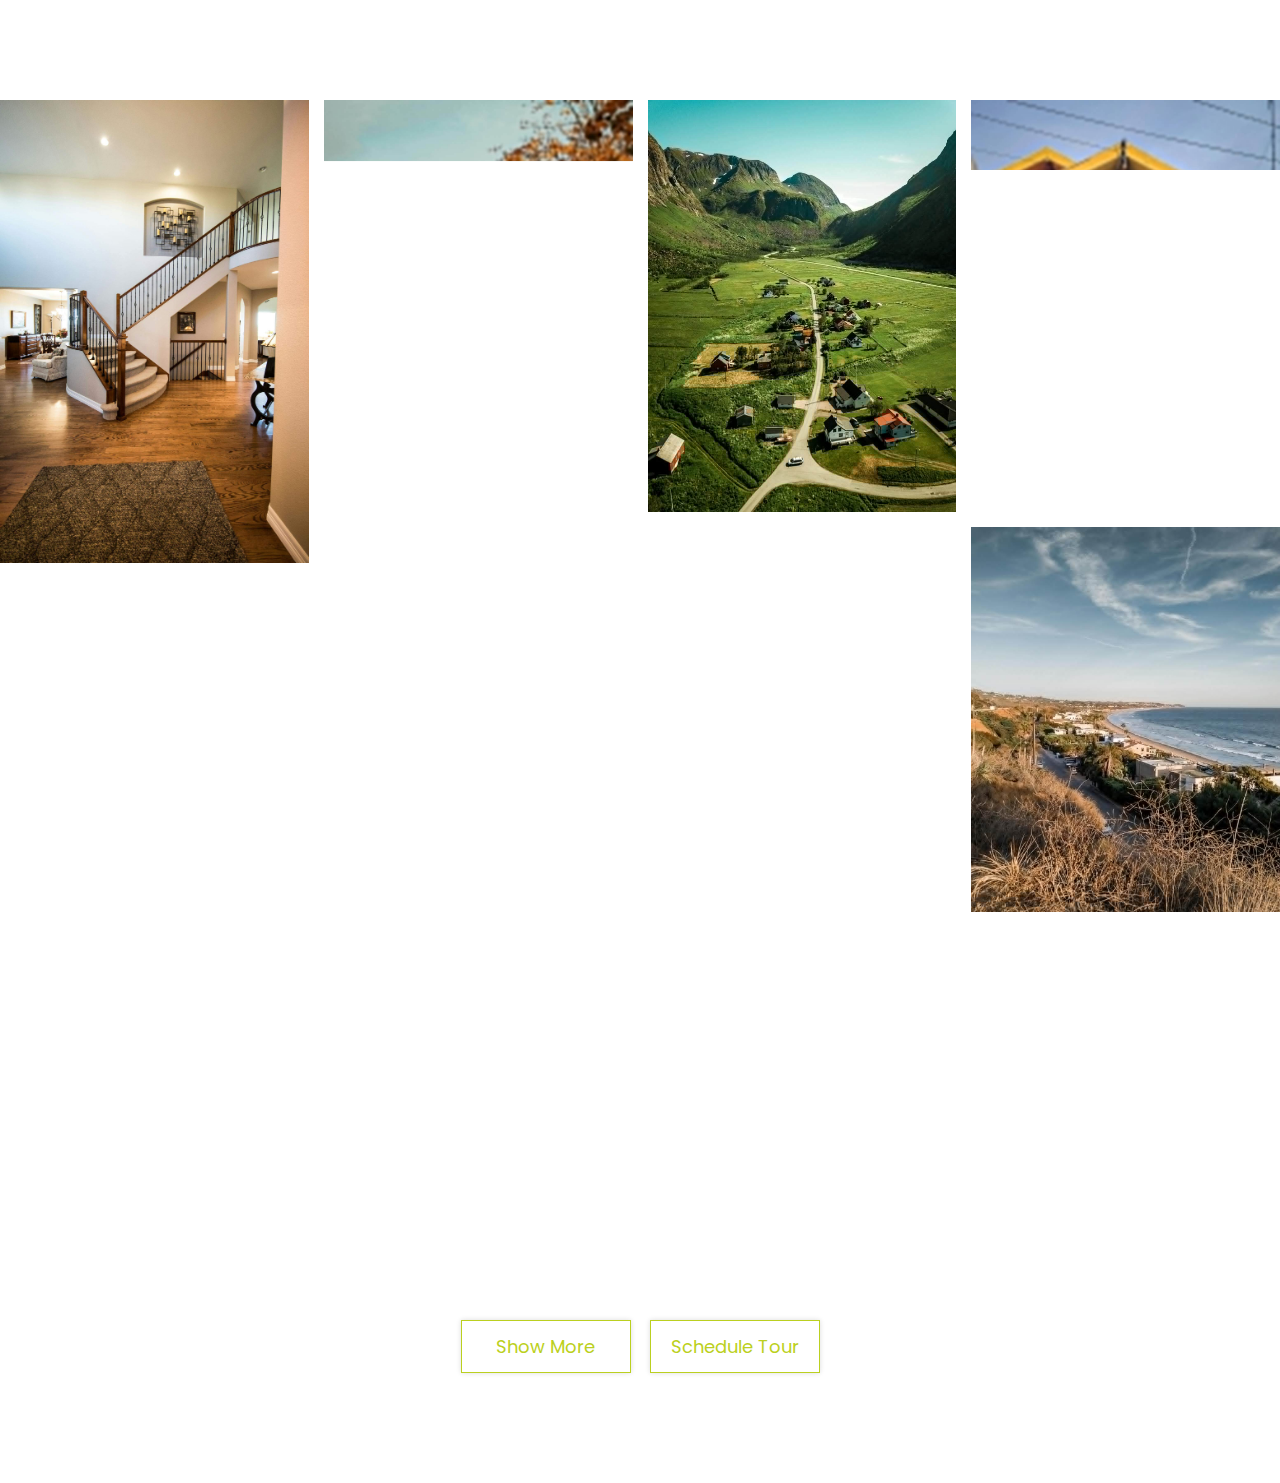
==== commit b05fd958: "making date input required" ====
--- a/masonry2/index.html
+++ b/masonry2/index.html
@@ -95,7 +95,7 @@
                     <div class="switch-type position-relative">
                       <label for="type1">In-Person</label>
                     </div>
-                    <input type="radio" id="type1" name="tour-type" value="in-person">
+                    <input type="radio" id="type1" name="tour-type" value="in-person" checked>
                     <div class="switch-type position-relative">
                       <label for="type2">Video Chat</label>
                     </div>
@@ -116,7 +116,7 @@
                           "data-days" value refers to the number of the days. Start from Tomorrow
                           ========================================================================
                         -->
-                        <input type="radio" name="tab-day" data-days="12" value="">
+                        <input type="radio" name="tab-day" data-days="12" value="" required>
                         <!-- ===================================================================== -->
 
                       </ul>
--- a/masonry2/css/style.css
+++ b/masonry2/css/style.css
@@ -20,7 +20,7 @@
   font-family: "Poppins", serif;
 }
 
-.d-none {
+.gallery-masonry .d-none {
   display: none;
 }
 
@@ -33,26 +33,26 @@
   margin: 0;
 }
 
-.d-flex {
+.gallery-masonry .d-flex {
   display: flex;
 }
 
-.justify-content-center {
+.gallery-masonry .justify-content-center {
   justify-content: center;
 }
 
-.align-items-center {
+.gallery-masonry .align-items-center {
   align-items: center;
 }
 
-.position-relative {
+.gallery-masonry .position-relative {
   position: relative;
 }
 
-input[type='email'],
-input[type='text'],
-input[type='number'],
-select {
+.gallery-masonry input[type='email'],
+.gallery-masonry input[type='text'],
+.gallery-masonry input[type='number'],
+.gallery-masonry select {
   font-family: inherit;
   height: 49px;
   color: inherit;
@@ -65,44 +65,44 @@
   outline: none;
 }
 
-select {
+.gallery-masonry select {
   padding: 12px 35px 12px 12px;
   font-weight: 500;
   cursor: pointer;
 }
 
-input[type='email']:focus,
-input[type='text']:focus,
-input[type='number']:focus {
+.gallery-masonry input[type='email']:focus,
+.gallery-masonry input[type='text']:focus,
+.gallery-masonry input[type='number']:focus {
   border-color: var(--mainColor);
 }
 
-input[type='email']:focus + label,
-input[type='text']:focus + label,
-input[type='number']:focus + label {
+.gallery-masonry input[type='email']:focus + label,
+.gallery-masonry input[type='text']:focus + label,
+.gallery-masonry input[type='number']:focus + label {
   font-size: 12px;
   font-weight: 600;
   top: 4px;
   color: var(--mainColor);
 }
 
-.floating-input.active label {
+.gallery-masonry .floating-input.active label {
   font-size: 12px;
   font-weight: 600;
   top: 4px;
 }
 
-input[type="number"] {
+.gallery-masonry input[type="number"] {
   -moz-appearance: textfield; /* Firefox */
 }
 
-input[type="number"]::-webkit-inner-spin-button,
-input[type="number"]::-webkit-outer-spin-button {
+.gallery-masonry input[type="number"]::-webkit-inner-spin-button,
+.gallery-masonry input[type="number"]::-webkit-outer-spin-button {
   -webkit-appearance: none;
   margin: 0;
 }
 
-.select-input::before {
+.gallery-masonry .select-input::before {
   content: '\f078';
   position: absolute;
   top: 50%;
@@ -116,11 +116,11 @@
   transition: all 0.15s linear;
 }
 
-.select-input.active::before {
+.gallery-masonry .select-input.active::before {
   transform: translateY(-50%) rotate(180deg);
 }
 
-.select-input::after {
+.gallery-masonry .select-input::after {
   content: '';
   position: absolute;
   top: 50%;
@@ -283,6 +283,10 @@
   transition: all 0.25s linear;
 }
 
+.gallery-masonry .btn + .btn {
+  margin-left: 15px;
+}
+
 .gallery-masonry .btn:hover {
   color: #fff;
   background-color: var(--mainColor);
@@ -457,6 +461,9 @@
   }
   .gallery-masonry .gallery-content .inner-content .pic:not(:last-child) {
     margin-bottom: 10px;
+  }
+  .gallery-masonry .btn {
+    margin: 0 7.5px 15px 7.5px;
   }
 }
 
@@ -767,6 +774,7 @@
   height: 100%;
   opacity: 0;
   cursor: pointer;
+  margin: 0;
   z-index: 1;
 }
 
